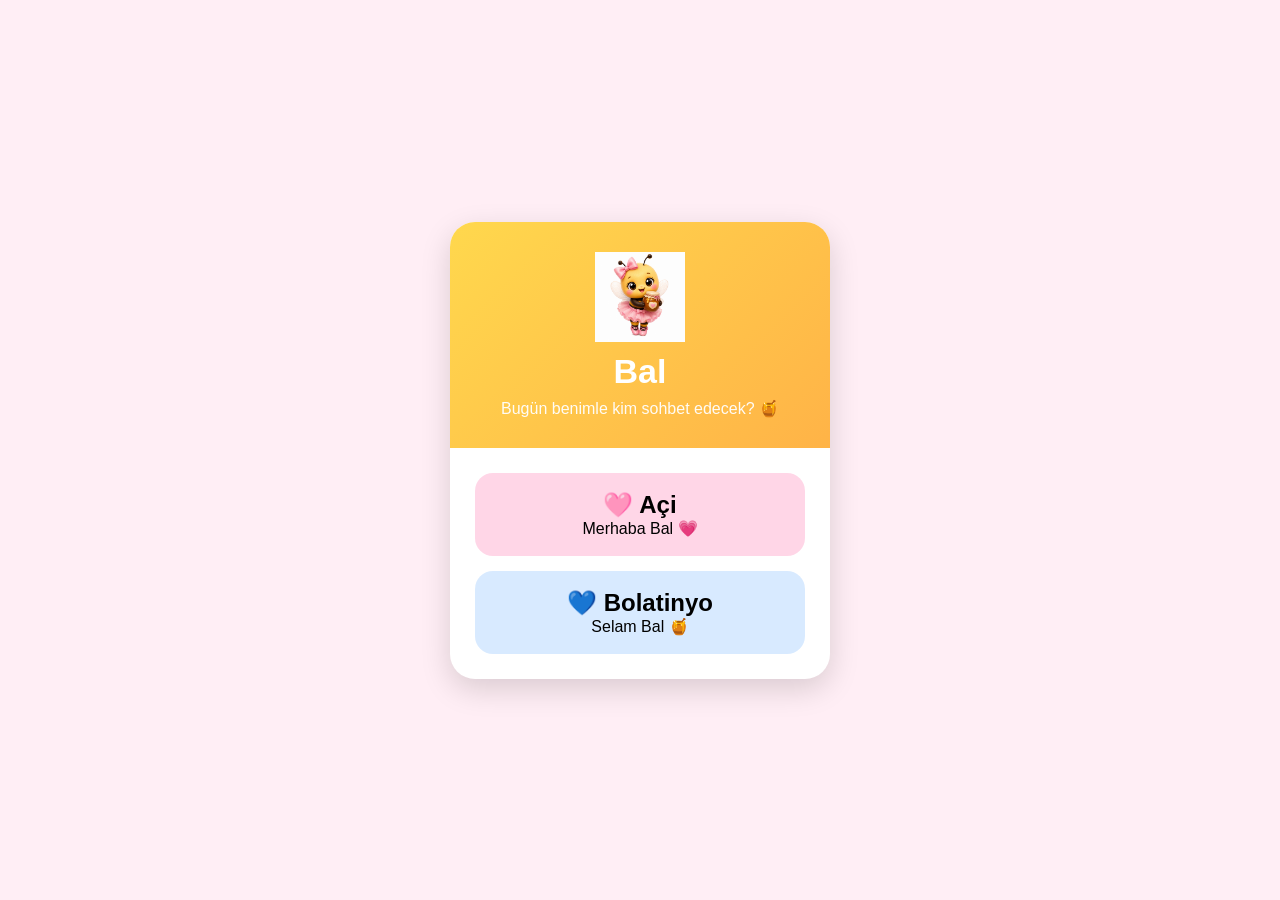
==== balai-v2.html @ eefe1e6a "Update balai-v2.html" ====
<!DOCTYPE html>
<html lang="tr">
<head>
<meta charset="UTF-8">
<meta name="viewport" content="width=device-width, initial-scale=1.0">

<title>🐝 Bal AI</title>

<link rel="stylesheet" href="style.css">

</head>

<body>

<div class="app">

<header class="header">

<div class="logo">
<img src="28FC9A8C-9F3E-431C-BA2C-E07B25FCE3C7.png" alt="Bal" class="bal-logo">
</div>

<h1>Bal</h1>

<p>Bugün benimle kim sohbet edecek? 🍯</p>

</header>

<section id="welcomeScreen" class="welcome">

<button class="user-card" onclick="selectUser('Açi')">

<h2>🩷 Açi</h2>

<span>Merhaba Bal 💗</span>

</button>

<button class="user-card blue" onclick="selectUser('Bolatinyo')">

<h2>💙 Bolatinyo</h2>

<span>Selam Bal 🍯</span>

</button>

</section>

<section id="chatScreen" class="chat-screen" style="display:none;">

<div id="messages" class="messages">

<div class="message bal">

🐝 Merhaba! Ben Bal.

</div>

</div>
<div id="quickActions" class="quick-actions" style="display:none;">

    <div class="quick-title">
        💛 Belki bunlardan biri iyi gelebilir.
    </div>

    <div id="quickButtons"></div>

</div>
<div class="chat-input">

<input
type="text"
id="messageInput"
placeholder="Mesaj yaz..."
>

<button onclick="sendMessage()">
➜
</button>

</div>

</section>

</div>

<script>
function selectUser(name){
    alert(name);
}
</script>
</script>
</body>
</html>
---- style.css ----
*{
    margin:0;
    padding:0;
    box-sizing:border-box;
    font-family:Arial, Helvetica, sans-serif;
}

body{
    background:#ffeef5;
    display:flex;
    justify-content:center;
    align-items:center;
    min-height:100vh;
}

.app{
    width:380px;
    max-width:95%;
    background:white;
    border-radius:25px;
    overflow:hidden;
    box-shadow:0 10px 30px rgba(0,0,0,.15);
}

.header{
    background:linear-gradient(135deg,#ffd84d,#ffb347);
    color:white;
    text-align:center;
    padding:30px 20px;
}

.logo{
    font-size:60px;
    margin-bottom:10px;
}

.header h1{
    font-size:34px;
    margin-bottom:8px;
}

.header p{
    opacity:.95;
}

.welcome{
    padding:25px;
    display:flex;
    flex-direction:column;
    gap:15px;
}

.user-card{
    border:none;
    border-radius:18px;
    padding:18px;
    background:#ffd6e7;
    cursor:pointer;
    transition:.25s;
    font-size:16px;
}

.user-card:hover{
    transform:scale(1.03);
}

.blue{
    background:#d8eaff;
}

.chat-screen{
    display:flex;
    flex-direction:column;
    height:520px;
}

.messages{
    flex:1;
    padding:20px;
    overflow-y:auto;
    background:#fff8fb;
}

.message{
    max-width:75%;
    padding:12px 16px;
    border-radius:18px;
    margin-bottom:12px;
    line-height:1.5;
}

.bal{
    background:#ffe08a;
}

.user{
    background:#ffc3dc;
    margin-left:auto;
}

.chat-input{
    display:flex;
    padding:15px;
    gap:10px;
    border-top:1px solid #eee;
    background:white;
}

.chat-input input{
    flex:1;
    border:none;
    background:#f6f6f6;
    border-radius:15px;
    padding:14px;
    outline:none;
    font-size:15px;
}

.chat-input button{
    border:none;
    width:50px;
    border-radius:15px;
    background:#ffb347;
    color:white;
    font-size:20px;
    cursor:pointer;
}
.bal-logo{
    width:90px;
    height:90px;
    object-fit:contain;
}
.logo{
    display:flex;
    justify-content:center;
    margin-bottom:10px;
}
.quick-actions{
    display:flex;
    flex-direction:column;
    align-items:center;
    justify-content:center;
    gap:14px;
    margin:20px auto;
    width:100%;
    text-align:center;
}
.quick-title{
    width:100%;
    text-align:center;
    font-size:17px;
    font-weight:700;
    color:#8a6200;
}
#quickButtons{
    width:100%;
    display:flex;
    justify-content:center;
    flex-wrap:wrap;
    gap:12px;
}
#quickButtons button{
    background:linear-gradient(135deg,#FFD86F,#F6B64F);
    color:#5b4200;
    border:none;
    border-radius:25px;
    padding:12px 18px;
    font-size:15px;
    font-weight:bold;
    cursor:pointer;
    box-shadow:0 4px 10px rgba(0,0,0,.12);
}

#quickButtons button:active{
    transform:scale(.96);
}
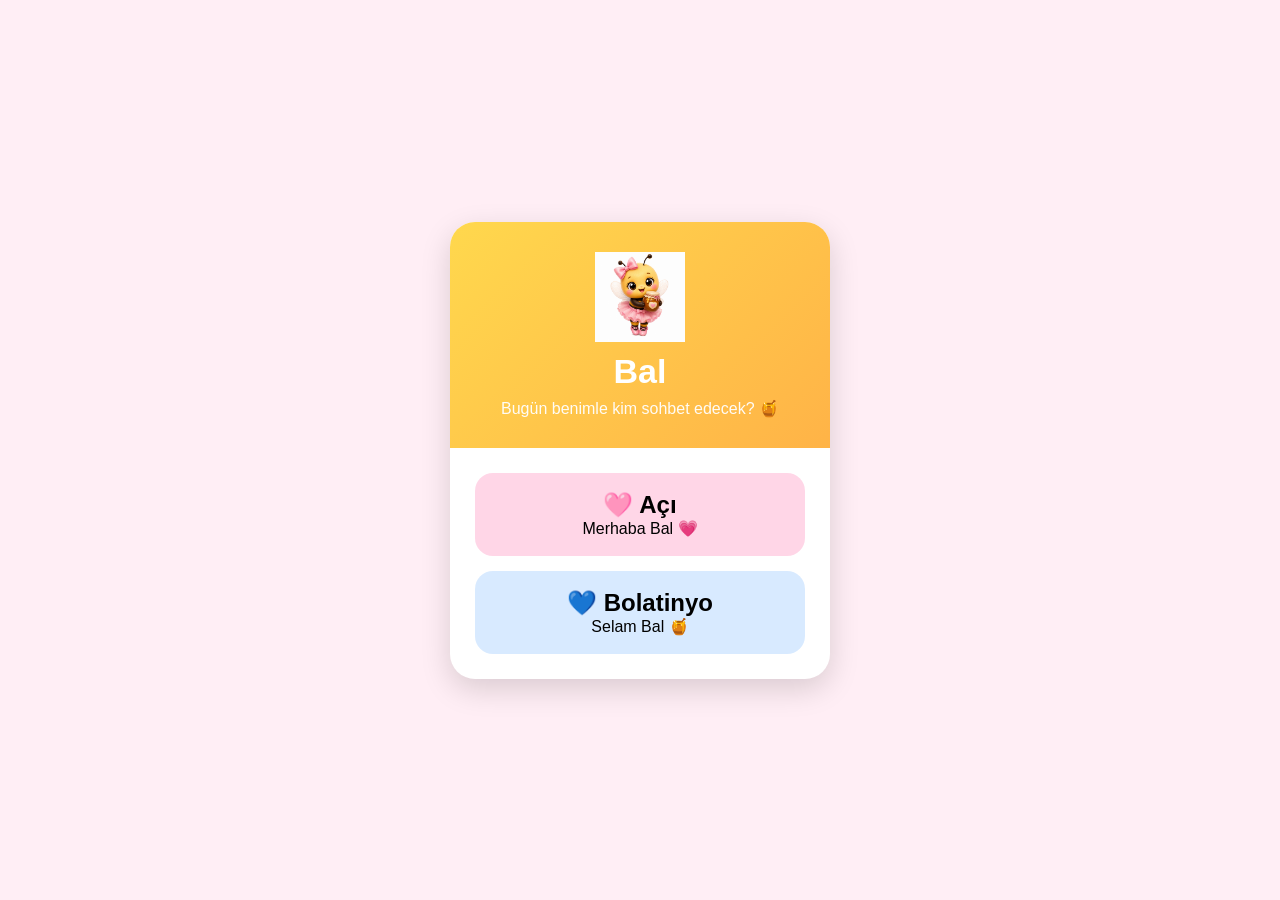
==== commit f68d3dd4: "Update balai-v2.html" ====
--- a/balai-v2.html
+++ b/balai-v2.html
@@ -7,7 +7,6 @@
 <title>🐝 Bal AI</title>
 
 <link rel="stylesheet" href="style.css">
-
 </head>
 
 <body>
@@ -28,20 +27,14 @@
 
 <section id="welcomeScreen" class="welcome">
 
-<button class="user-card" onclick="selectUser('Açi')">
-
-<h2>🩷 Açi</h2>
-
+<button class="user-card" id="userAci">
+<h2>🩷 Açı</h2>
 <span>Merhaba Bal 💗</span>
-
 </button>
 
-<button class="user-card blue" onclick="selectUser('Bolatinyo')">
-
+<button class="user-card blue" id="userBolatinyo">
 <h2>💙 Bolatinyo</h2>
-
 <span>Selam Bal 🍯</span>
-
 </button>
 
 </section>
@@ -49,32 +42,27 @@
 <section id="chatScreen" class="chat-screen" style="display:none;">
 
 <div id="messages" class="messages">
+</div>
 
-<div class="message bal">
+<div id="quickActions" class="quick-actions" style="display:none;">
 
-🐝 Merhaba! Ben Bal.
+<div class="quick-title">
+💛 Belki bunlardan biri iyi gelebilir.
+</div>
+
+<div id="quickButtons"></div>
 
 </div>
 
-</div>
-<div id="quickActions" class="quick-actions" style="display:none;">
-
-    <div class="quick-title">
-        💛 Belki bunlardan biri iyi gelebilir.
-    </div>
-
-    <div id="quickButtons"></div>
-
-</div>
 <div class="chat-input">
 
 <input
+id="messageInput"
 type="text"
-id="messageInput"
 placeholder="Mesaj yaz..."
 >
 
-<button onclick="sendMessage()">
+<button id="sendButton">
 ➜
 </button>
 
@@ -84,11 +72,7 @@
 
 </div>
 
-<script>
-function selectUser(name){
-    alert(name);
-}
-</script>
-</script>
+<script type="module" src="balai.js"></script>
+
 </body>
-</html>
+</html>
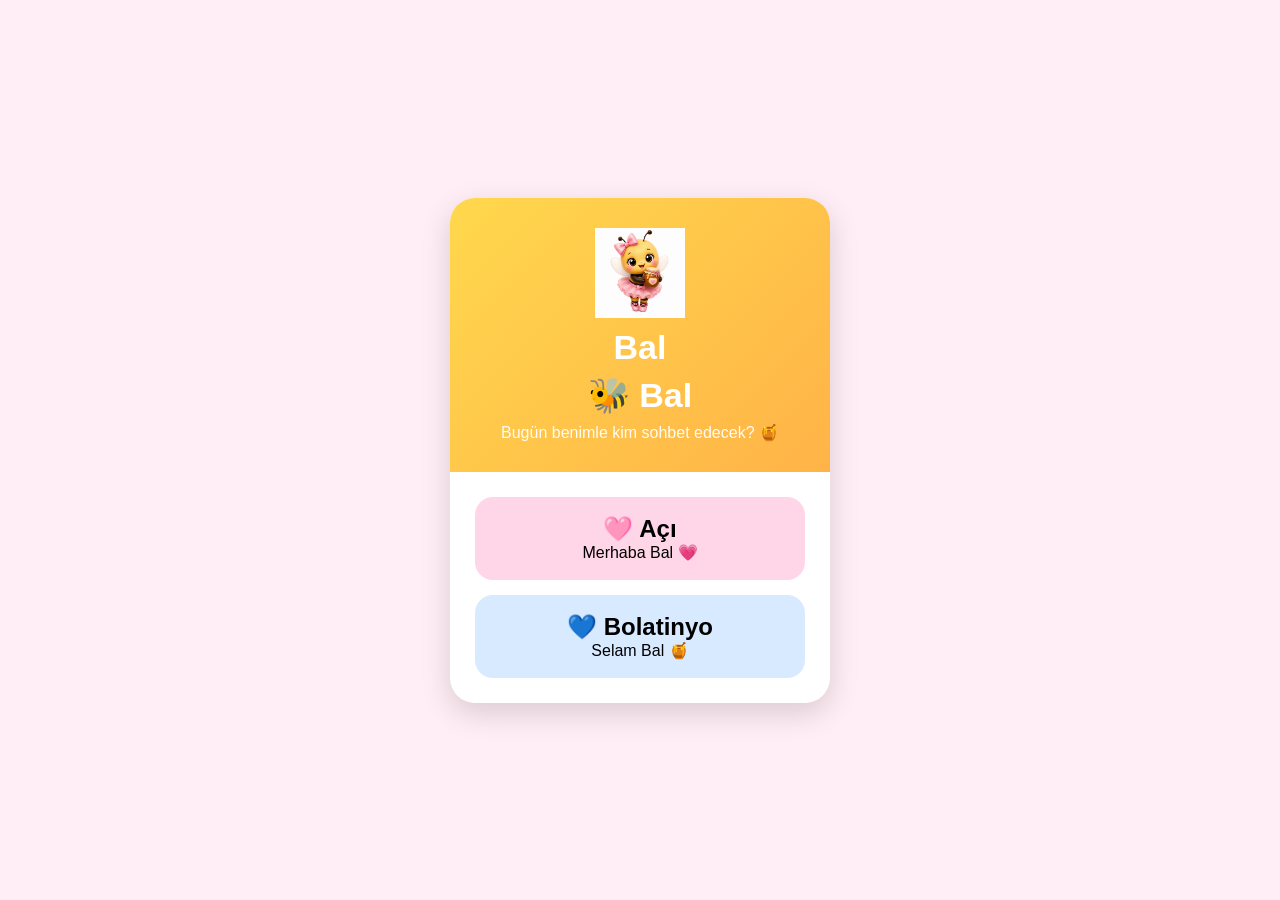
==== commit bd1f52e1: "Update balai-v2.html" ====
--- a/balai-v2.html
+++ b/balai-v2.html
@@ -21,7 +21,9 @@
 
 <h1>Bal</h1>
 
-<p>Bugün benimle kim sohbet edecek? 🍯</p>
+<h1>🐝 Bal</h1>
+
+<p id="headerStatus">Bugün benimle kim sohbet edecek? 🍯</p>
 
 </header>
 
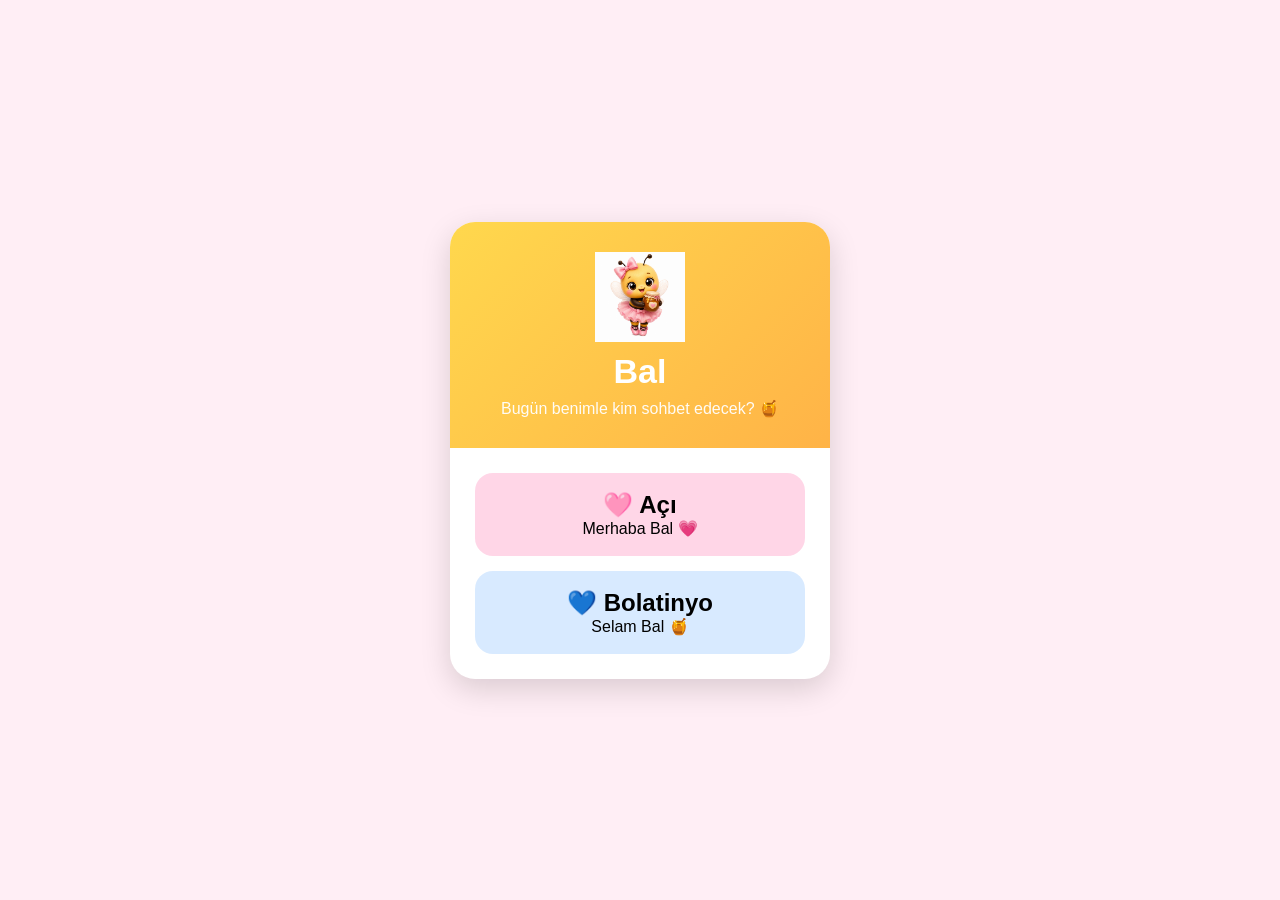
==== commit fa933c08: "Update balai-v2.html" ====
--- a/balai-v2.html
+++ b/balai-v2.html
@@ -20,9 +20,6 @@
 </div>
 
 <h1>Bal</h1>
-
-<h1>🐝 Bal</h1>
-
 <p id="headerStatus">Bugün benimle kim sohbet edecek? 🍯</p>
 
 </header>
